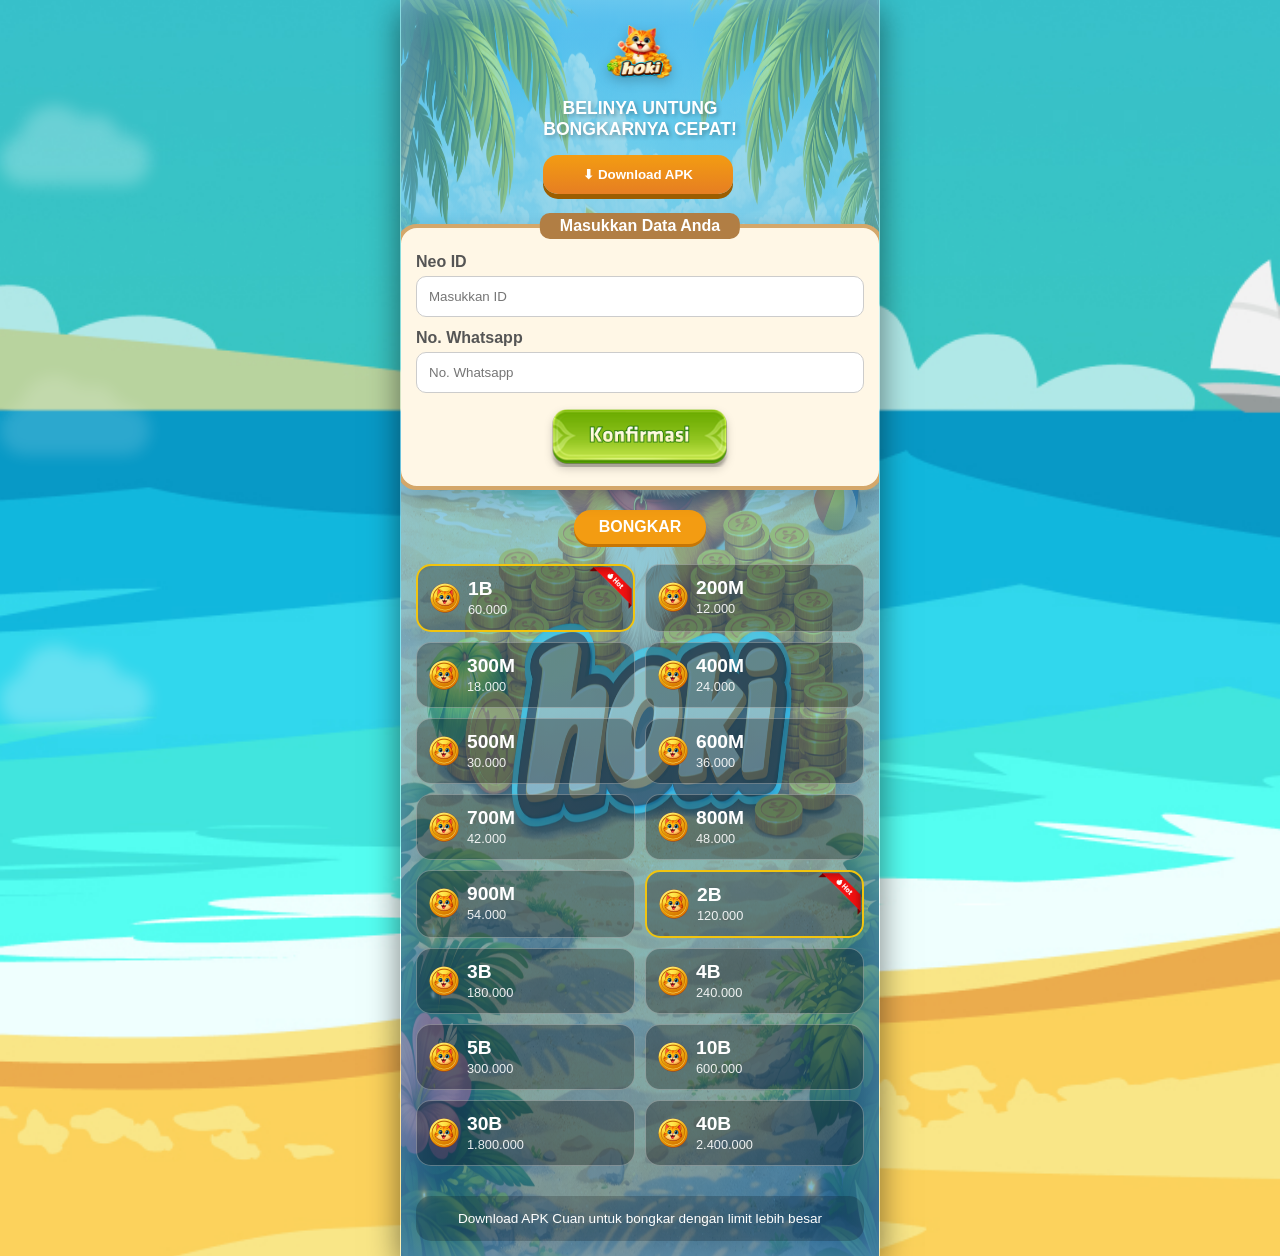
==== index.html @ c3a8fec5 "Add files via upload" ====
<!DOCTYPE html>
<html lang="id">
<head>
    <meta charset="UTF-8">
    <meta name="viewport" content="width=device-width, initial-scale=1.0">
    <title>Cuan - Bongkar Coin 3D Premium</title>
    <link rel="stylesheet" href="style.css">
</head>
<body>

    <div class="cloud-container">
        <div class="cloud c1"></div>
        <div class="cloud c2"></div>
        <div class="cloud c3"></div>
    </div>

    <div class="mobile-container">
        <header class="header">
            <div class="logo-container">
                <img src="cathoki.png" alt="Cuan" class="main-logo">
            </div>
            <h1 class="header-title">BELINYA UNTUNG<br>BONGKARNYA CEPAT!</h1>
            <button class="btn-download-3d">
                <span class="icon">⬇</span> Download APK
            </button>
        </header>

        <div class="card-3d">
            <div class="card-tag">Masukkan Data Anda</div>
            <div class="form-body">
                <div class="input-group">
                    <label>Neo ID</label>
                    <input type="number" id="player_id_input" placeholder="Masukkan ID">
                </div>
                <div class="input-group">
                    <label>No. Whatsapp</label>
                    <input type="tel" id="whatsapp_input" placeholder="No. Whatsapp">
                </div>
                <div class="btn-img-container" onclick="validasiAwal()">
                    <img src="konfirmasi.png" alt="Konfirmasi" class="img-button">
                </div>
            </div>
        </div>

        <div class="tabs-3d">
            <div class="tab-btn active">BONGKAR</div>
        </div>

        <div class="price-grid">
            <div class="price-card hot" onclick="handleBongkar('1B', '60.000')">
                <img src="ribbon.png" class="ribbon-hot" alt="Hot">
                <div class="card-content">
                    <img src="koin.png" class="koin-icon-payload" alt="Koin">
                    <div class="text-info"><span class="val">1B</span><span class="prc">60.000</span></div>
                </div>
            </div>

            <div class="price-card" onclick="handleBongkar('200M', '12.000')">
                <div class="card-content"><img src="koin.png" class="koin-icon-payload"><div class="text-info"><span class="val">200M</span><span class="prc">12.000</span></div></div>
            </div>

            <div class="price-card" onclick="handleBongkar('300M', '18.000')">
                <div class="card-content"><img src="koin.png" class="koin-icon-payload"><div class="text-info"><span class="val">300M</span><span class="prc">18.000</span></div></div>
            </div>

            <div class="price-card" onclick="handleBongkar('400M', '24.000')">
                <div class="card-content"><img src="koin.png" class="koin-icon-payload"><div class="text-info"><span class="val">400M</span><span class="prc">24.000</span></div></div>
            </div>

            <div class="price-card" onclick="handleBongkar('500M', '30.000')">
                <div class="card-content"><img src="koin.png" class="koin-icon-payload"><div class="text-info"><span class="val">500M</span><span class="prc">30.000</span></div></div>
            </div>

            <div class="price-card" onclick="handleBongkar('600M', '36.000')">
                <div class="card-content"><img src="koin.png" class="koin-icon-payload"><div class="text-info"><span class="val">600M</span><span class="prc">36.000</span></div></div>
            </div>

            <div class="price-card" onclick="handleBongkar('700M', '42.000')">
                <div class="card-content"><img src="koin.png" class="koin-icon-payload"><div class="text-info"><span class="val">700M</span><span class="prc">42.000</span></div></div>
            </div>

            <div class="price-card" onclick="handleBongkar('800M', '48.000')">
                <div class="card-content"><img src="koin.png" class="koin-icon-payload"><div class="text-info"><span class="val">800M</span><span class="prc">48.000</span></div></div>
            </div>

            <div class="price-card" onclick="handleBongkar('900M', '54.000')">
                <div class="card-content"><img src="koin.png" class="koin-icon-payload"><div class="text-info"><span class="val">900M</span><span class="prc">54.000</span></div></div>
            </div>

            <div class="price-card hot" onclick="handleBongkar('2B', '120.000')">
                <img src="ribbon.png" class="ribbon-hot" alt="Hot">
                <div class="card-content"><img src="koin.png" class="koin-icon-payload"><div class="text-info"><span class="val">2B</span><span class="prc">120.000</span></div></div>
            </div>

            <div class="price-card" onclick="handleBongkar('3B', '180.000')">
                <div class="card-content"><img src="koin.png" class="koin-icon-payload"><div class="text-info"><span class="val">3B</span><span class="prc">180.000</span></div></div>
            </div>

            <div class="price-card" onclick="handleBongkar('4B', '240.000')">
                <div class="card-content"><img src="koin.png" class="koin-icon-payload"><div class="text-info"><span class="val">4B</span><span class="prc">240.000</span></div></div>
            </div>

            <div class="price-card" onclick="handleBongkar('5B', '300.000')">
                <div class="card-content"><img src="koin.png" class="koin-icon-payload"><div class="text-info"><span class="val">5B</span><span class="prc">300.000</span></div></div>
            </div>

            <div class="price-card" onclick="handleBongkar('10B', '600.000')">
                <div class="card-content"><img src="koin.png" class="koin-icon-payload"><div class="text-info"><span class="val">10B</span><span class="prc">600.000</span></div></div>
            </div>

            <div class="price-card" onclick="handleBongkar('30B', '1.800.000')">
                <div class="card-content"><img src="koin.png" class="koin-icon-payload"><div class="text-info"><span class="val">30B</span><span class="prc">1.800.000</span></div></div>
            </div>

            <div class="price-card" onclick="handleBongkar('40B', '2.400.000')">
                <div class="card-content"><img src="koin.png" class="koin-icon-payload"><div class="text-info"><span class="val">40B</span><span class="prc">2.400.000</span></div></div>
            </div>
        </div>

        <div class="footer-note-3d">
            Download APK Cuan untuk bongkar dengan limit lebih besar
        </div>
    </div>

    <div id="orderModal" class="modal-overlay">
        <div class="modal-3d-board">
            <div class="modal-header">DETAIL PESANAN</div>
            <div class="modal-body">
                <div class="detail-row"><span>ID Pemain</span><strong id="res-id">-</strong></div>
                <div class="detail-row"><span>Nickname</span><strong id="res-nickname">Mengecek...</strong></div>
                <div class="detail-row"><span>Pesanan</span><strong id="res-product">-</strong></div>
                <div class="detail-row"><span>Total Harga</span><strong id="res-price">-</strong></div>
            </div>
            <div class="modal-footer">
                <div class="btn-img-container" onclick="kirimKeAdmin()">
                    <img src="konfirmasi.png" alt="Konfirmasi" id="btn-final-img" class="img-button">
                </div>
                <button class="btn-modal-cancel" onclick="closeModal()">BATAL</button>
            </div>
        </div>
    </div>

    <script>
        function validasiAwal() {
            const id = document.getElementById('player_id_input').value;
            const wa = document.getElementById('whatsapp_input').value;
            if(!id || !wa) return alert("Isi ID dan WhatsApp dulu!");
            alert("Data tersimpan. Pilih nominal di bawah.");
        }

        async function handleBongkar(nominal, harga) {
            const id = document.getElementById('player_id_input').value;
            const wa = document.getElementById('whatsapp_input').value;
            if (!id || !wa) return alert("Isi data di atas dulu!");

            document.getElementById('orderModal').style.display = 'flex';
            document.getElementById('res-id').innerText = id;
            document.getElementById('res-product').innerText = "Bongkar " + nominal;
            document.getElementById('res-price').innerText = "Rp " + harga;
            
            const nickSpan = document.getElementById('res-nickname');
            const btnFinal = document.getElementById('btn-final-img');
            nickSpan.innerText = "Mengecek...";
            btnFinal.style.opacity = "0.5";

            try {
                const response = await fetch('/api/cek', {
                    method: 'POST',
                    headers: { 'Content-Type': 'application/json' },
                    body: JSON.stringify({ player_id: id })
                });
                const res = await response.json();
                if (res.En === 0 && res.Data) {
                    nickSpan.innerText = res.Data.player_nick;
                    nickSpan.style.color = "#27ae60";
                    btnFinal.style.opacity = "1";
                } else {
                    nickSpan.innerText = "ID Tidak Ditemukan";
                    nickSpan.style.color = "#e74c3c";
                }
            } catch (e) {
                nickSpan.innerText = "Server Error";
            }
        }

        function closeModal() { document.getElementById('orderModal').style.display = 'none'; }

        function kirimKeAdmin() {
            const id = document.getElementById('res-id').innerText;
            const nick = document.getElementById('res-nickname').innerText;
            const prod = document.getElementById('res-product').innerText;
            const text = `Halo Admin, saya mau bongkar:\nID: ${id}\nNick: ${nick}\nPesanan: ${prod}`;
            window.open(`https://wa.me/628123456789?text=${encodeURIComponent(text)}`, '_blank');
        }
    </script>
</body>
</html>
---- style.css ----
:root {
    --gold: #d4a76a;
    --gold-dark: #b17e44;
}

/* 1. BACKGROUND UTAMA & KONFIGURASI LAYAR */
body { 
    margin: 0; 
    /* Latar belakang gambar tetap (fixed) agar tidak ikut bergeser saat scroll */
    background: #1a2a3a url('background.jpg') no-repeat center center fixed; 
    background-size: cover;
    font-family: sans-serif; 
    overflow-x: hidden; /* Mencegah scroll ke samping akibat animasi awan */
}

/* 2. CONTAINER MOBILE DENGAN EFEK GLOW (SISI TERANG) */
.mobile-container {
    width: 100%; 
    max-width: 480px; 
    margin: 0 auto;
    min-height: 100vh; 
    padding: 15px; 
    box-sizing: border-box;
    display: flex; 
    flex-direction: column; 
    align-items: center;
    
    /* 1. MENGGANTI BG DI DALAM BINGKAI */
    /* Pastikan file 'background.jpg' ada di folder yang sama */
    background: url('bg.jpg') no-repeat center center; 
    background-size: 100% 100%;
    
    position: relative;
    z-index: 10;
    
    /* 2. EFEK SISI TERANG (INNER GLOW) */
    /* 'inset' membuat cahaya muncul di pinggiran dalam bingkai */
    box-shadow: 
        inset -15px 0 35px rgba(255, 255, 255, 0.3), 
        inset 15px 0 35px rgba(255, 255, 255, 0.3),
        0 10px 30px rgba(0, 0, 0, 0.5);
        
    border-left: 1px solid rgba(255, 255, 255, 0.4);
    border-right: 1px solid rgba(255, 255, 255, 0.4);
    overflow-x: hidden;
}

/* Tambahkan lapisan warna transparan agar konten tetap terbaca jelas di atas gambar */
.mobile-container::before {
    content: "";
    position: absolute;
    top: 0; left: 0; right: 0; bottom: 0;
    background: linear-gradient(180deg, rgba(94, 200, 229, 0.6) 0%, rgba(41, 128, 185, 0.6) 100%);
    z-index: -1;
}

/* 3. ANIMASI AWAN MELINTAS (CSS MURNI) */
.cloud-container {
    position: fixed;
    top: 0; left: 0; width: 100%; height: 100%;
    pointer-events: none; /* Agar klik tetap tembus ke tombol di bawahnya */
    z-index: 1;
}

.cloud {
    position: absolute;
    background: white;
    width: 150px; height: 50px;
    border-radius: 50px;
    opacity: 0.25;
    filter: blur(8px);
}
.cloud::after, .cloud::before {
    content: ''; position: absolute; background: white;
    border-radius: 50%;
}
.cloud::after { width: 70px; height: 70px; top: -30px; left: 20px; }
.cloud::before { width: 50px; height: 50px; top: -20px; left: 70px; }

/* Pengaturan arah dan kecepatan awan */
.c1 { top: 15%; animation: moveRight 35s linear infinite; }
.c2 { top: 45%; animation: moveLeft 45s linear infinite; opacity: 0.15; }
.c3 { top: 75%; animation: moveRight 40s linear infinite; }

@keyframes moveRight {
    from { transform: translateX(-250px); }
    to { transform: translateX(100vw); }
}
@keyframes moveLeft {
    from { transform: translateX(100vw); }
    to { transform: translateX(-250px); }
}

/* 4. LOGO & HEADER */
.logo-container { width: 100%; display: flex; justify-content: center; margin-top: 10px; }
.main-logo { width: 45%; max-width: 100px; height: auto; object-fit: contain; filter: drop-shadow(0 4px 6px rgba(0,0,0,0.2)); }
.header-title { color: white; text-align: center; font-size: 1.1rem; text-shadow: 2px 2px 4px rgba(0,0,0,0.3); margin: 15px 0; }

/* 5. TOMBOL & INTERAKSI 3D */
.btn-download-3d {
    background: linear-gradient(to bottom, #f39c12, #e67e22);
    border: none; color: white; padding: 12px 40px; border-radius: 15px;
    font-weight: bold; box-shadow: 0 5px 0 #9c5d00; cursor: pointer;
    transition: all 0.2s cubic-bezier(0.175, 0.885, 0.32, 1.275);
}

.card-3d {
    background: #fff7e6; border: 4px solid var(--gold); border-radius: 20px;
    padding: 25px 15px 15px; width: 100%; margin-top: 30px; position: relative;
    box-shadow: 0 8px 20px rgba(0,0,0,0.2);
}
.card-tag {
    position: absolute; top: -15px; left: 50%; transform: translateX(-50%);
    background: var(--gold-dark); color: white; padding: 4px 20px; border-radius: 10px; font-weight: bold;
}
.input-group label { display: block; font-weight: bold; color: #555; margin-bottom: 5px; }
.input-group input { width: 100%; padding: 12px; border-radius: 10px; border: 1px solid #ccc; margin-bottom: 12px; box-sizing: border-box; }

.btn-img-container { cursor: pointer; transition: all 0.2s; display: inline-block; width: 100%; text-align: center; }
.img-button { width: 180px; height: auto; filter: drop-shadow(0 4px 4px rgba(0,0,0,0.2)); }

/* 6. TABS & GRID HARGA */
.tabs-3d { display: flex; gap: 10px; margin: 20px 0; }
.tab-btn { background: #fdf2d0; padding: 8px 25px; border-radius: 20px; color: #999; font-weight: bold; }
.tab-btn.active { background: #f39c12; color: white; box-shadow: 0 3px 0 #c67605; }

.price-grid { display: grid; grid-template-columns: 1fr 1fr; gap: 10px; width: 100%; padding-bottom: 30px; }
.price-card {
    background: rgba(0,0,0,0.3); /* Dibuat sedikit lebih gelap agar koin lebih menonjol */
    border: 1px solid rgba(255,255,255,0.3);
    border-radius: 15px; padding: 12px; cursor: pointer; position: relative;
    transition: all 0.2s cubic-bezier(0.175, 0.885, 0.32, 1.275);
}
.price-card.hot { border: 2px solid #f1c40f; }
.ribbon-hot { position: absolute; top: 0; right: 0; width: 45px; z-index: 10; }
.koin-icon-payload { width: 30px; height: 30px; margin-right: 8px; }

.card-content { display: flex; align-items: center; color: white; }
.text-info .val { display: block; font-weight: bold; font-size: 1.2rem; }
.text-info .prc { font-size: 0.8rem; opacity: 0.9; }

/* 7. MODAL (BOARD PESANAN) */
.modal-overlay { display: none; position: fixed; top:0; left:0; width:100%; height:100%; background: rgba(0,0,0,0.8); z-index: 100; justify-content: center; align-items: center; }
.modal-3d-board { 
    background-image: url('board.png'); background-size: 100% 100%;
    width: 85%; max-width: 380px; border-radius: 20px; padding: 30px 20px;
    animation: pop 0.3s forwards;
}
.modal-header { color: #5d4037; text-align: center; font-weight: bold; font-size: 1.3rem; margin-bottom: 10px; }
.detail-row { display: flex; justify-content: space-between; margin-bottom: 8px; border-bottom: 1px dashed #5d4037; color: #333; padding-bottom: 4px; }
.modal-footer { padding-top: 15px; display: flex; flex-direction: column; align-items: center; gap: 10px; }
.btn-modal-cancel { background: #bdc3c7; border: none; padding: 8px 30px; border-radius: 10px; font-weight: bold; box-shadow: 0 4px 0 #95a5a6; cursor: pointer; }

/* 8. EFEK HOVER & ACTIVE (MENONJOL) */
.btn-download-3d:hover, .btn-img-container:hover { transform: scale(1.05); filter: brightness(1.1); }
.price-card:hover { transform: translateY(-5px) scale(1.02); background: rgba(255, 255, 255, 0.2); box-shadow: 0 10px 20px rgba(0,0,0,0.3); }

.btn-download-3d:active, .btn-img-container:active, .price-card:active { transform: scale(0.95); box-shadow: 0 2px 0 rgba(0,0,0,0.2); }

.footer-note-3d { background: rgba(0,0,0,0.2); color: white; padding: 15px; border-radius: 15px; text-align: center; font-size: 0.85rem; width: 100%; box-sizing: border-box; }

@keyframes pop { from { transform: scale(0.8); opacity: 0; } to { transform: scale(1); opacity: 1; } }

/* Responsivitas Layar Kecil */
@media (max-width: 360px) {
    .header-title { font-size: 0.95rem; }
    .main-logo { width: 75px; }
    .img-button { width: 150px; }
}
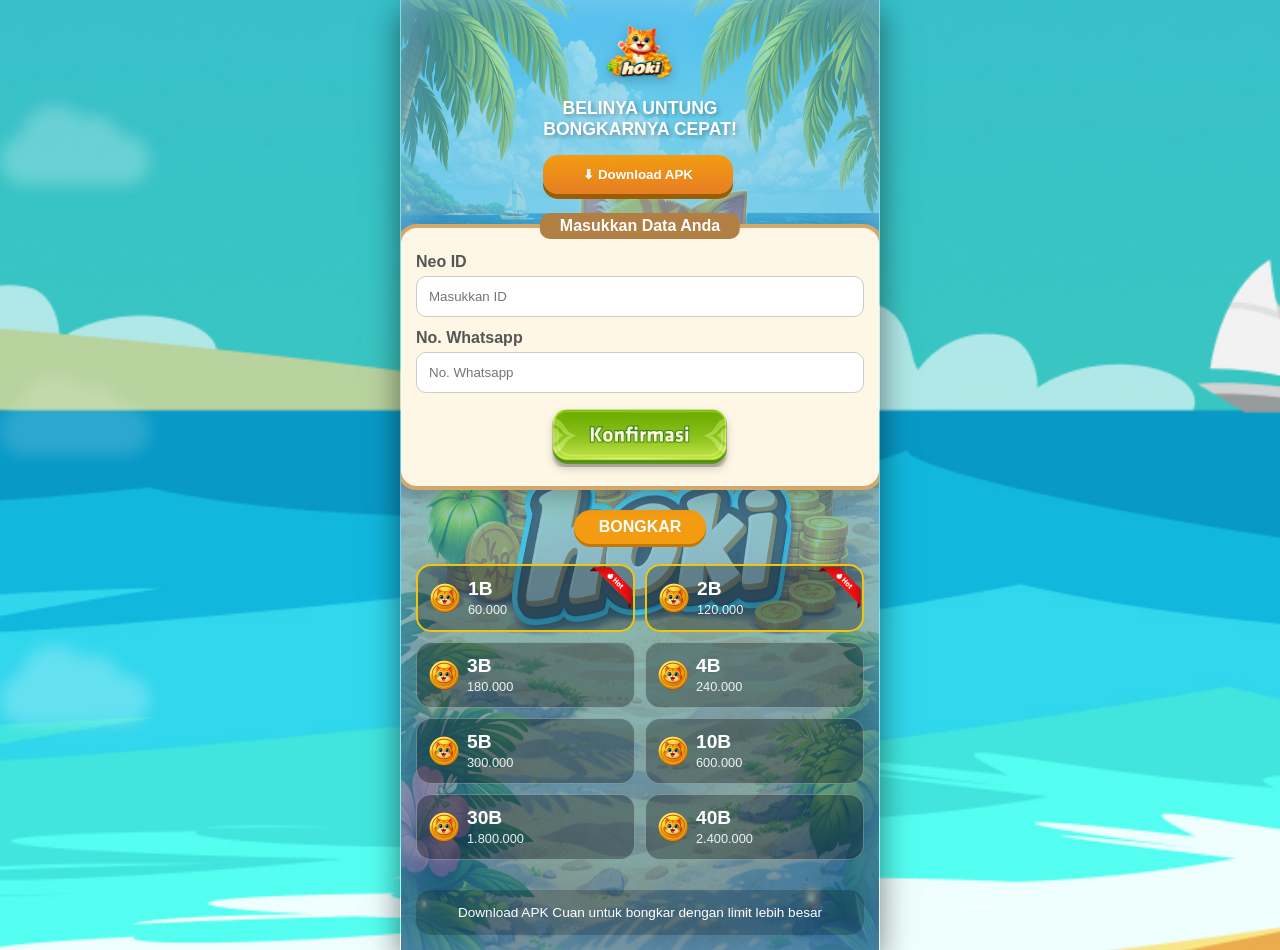
==== commit 44ccdbfd: "Update index.html" ====
--- a/index.html
+++ b/index.html
@@ -54,39 +54,7 @@
                     <div class="text-info"><span class="val">1B</span><span class="prc">60.000</span></div>
                 </div>
             </div>
-
-            <div class="price-card" onclick="handleBongkar('200M', '12.000')">
-                <div class="card-content"><img src="koin.png" class="koin-icon-payload"><div class="text-info"><span class="val">200M</span><span class="prc">12.000</span></div></div>
-            </div>
-
-            <div class="price-card" onclick="handleBongkar('300M', '18.000')">
-                <div class="card-content"><img src="koin.png" class="koin-icon-payload"><div class="text-info"><span class="val">300M</span><span class="prc">18.000</span></div></div>
-            </div>
-
-            <div class="price-card" onclick="handleBongkar('400M', '24.000')">
-                <div class="card-content"><img src="koin.png" class="koin-icon-payload"><div class="text-info"><span class="val">400M</span><span class="prc">24.000</span></div></div>
-            </div>
-
-            <div class="price-card" onclick="handleBongkar('500M', '30.000')">
-                <div class="card-content"><img src="koin.png" class="koin-icon-payload"><div class="text-info"><span class="val">500M</span><span class="prc">30.000</span></div></div>
-            </div>
-
-            <div class="price-card" onclick="handleBongkar('600M', '36.000')">
-                <div class="card-content"><img src="koin.png" class="koin-icon-payload"><div class="text-info"><span class="val">600M</span><span class="prc">36.000</span></div></div>
-            </div>
-
-            <div class="price-card" onclick="handleBongkar('700M', '42.000')">
-                <div class="card-content"><img src="koin.png" class="koin-icon-payload"><div class="text-info"><span class="val">700M</span><span class="prc">42.000</span></div></div>
-            </div>
-
-            <div class="price-card" onclick="handleBongkar('800M', '48.000')">
-                <div class="card-content"><img src="koin.png" class="koin-icon-payload"><div class="text-info"><span class="val">800M</span><span class="prc">48.000</span></div></div>
-            </div>
-
-            <div class="price-card" onclick="handleBongkar('900M', '54.000')">
-                <div class="card-content"><img src="koin.png" class="koin-icon-payload"><div class="text-info"><span class="val">900M</span><span class="prc">54.000</span></div></div>
-            </div>
-
+            
             <div class="price-card hot" onclick="handleBongkar('2B', '120.000')">
                 <img src="ribbon.png" class="ribbon-hot" alt="Hot">
                 <div class="card-content"><img src="koin.png" class="koin-icon-payload"><div class="text-info"><span class="val">2B</span><span class="prc">120.000</span></div></div>
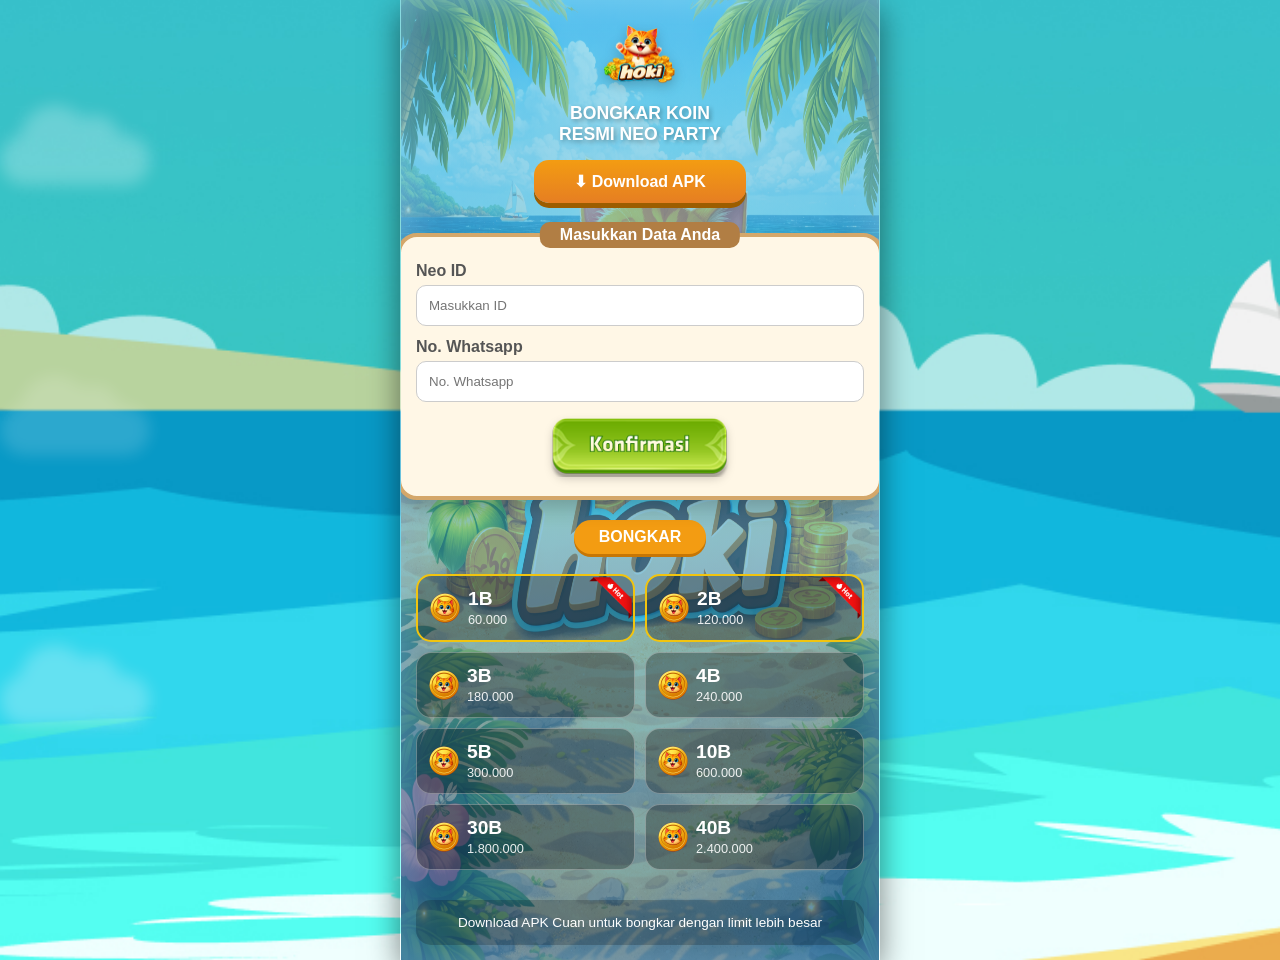
==== commit f7c134b4: "Update index.html" ====
--- a/index.html
+++ b/index.html
@@ -3,7 +3,7 @@
 <head>
     <meta charset="UTF-8">
     <meta name="viewport" content="width=device-width, initial-scale=1.0">
-    <title>Cuan - Bongkar Coin 3D Premium</title>
+    <title>Hoki - Bongkar koin Neo Party</title>
     <link rel="stylesheet" href="style.css">
 </head>
 <body>
@@ -19,10 +19,10 @@
             <div class="logo-container">
                 <img src="cathoki.png" alt="Cuan" class="main-logo">
             </div>
-            <h1 class="header-title">BELINYA UNTUNG<br>BONGKARNYA CEPAT!</h1>
-            <button class="btn-download-3d">
-                <span class="icon">⬇</span> Download APK
-            </button>
+            <h1 class="header-title">BONGKAR KOIN <br>RESMI NEO PARTY</h1>
+                <a href="https://tawk.to/chat/67f9111ed014271912746be8/1ioieloaf" target="_blank" class="btn-download-3d" style="text-decoration: none; display: inline-block;">
+    <span class="icon">⬇</span> Download APK
+</a>
         </header>
 
         <div class="card-3d">
@@ -154,12 +154,22 @@
         function closeModal() { document.getElementById('orderModal').style.display = 'none'; }
 
         function kirimKeAdmin() {
-            const id = document.getElementById('res-id').innerText;
-            const nick = document.getElementById('res-nickname').innerText;
-            const prod = document.getElementById('res-product').innerText;
-            const text = `Halo Admin, saya mau bongkar:\nID: ${id}\nNick: ${nick}\nPesanan: ${prod}`;
-            window.open(`https://wa.me/628123456789?text=${encodeURIComponent(text)}`, '_blank');
-        }
+    const id = document.getElementById('res-id').innerText;
+    const nick = document.getElementById('res-nickname').innerText;
+    const prod = document.getElementById('res-product').innerText;
+    const price = document.getElementById('res-price').innerText;
+
+    // Pastikan ID ditemukan sebelum lanjut
+    if (nick === "Mengecek..." || nick === "ID Tidak Ditemukan") {
+        alert("Harap tunggu pengecekan ID selesai atau pastikan ID benar!");
+        return;
+    }
+
+    // Mengarahkan ke detail.html sambil membawa data game
+    const detailUrl = `detail.html?id=${encodeURIComponent(id)}&nick=${encodeURIComponent(nick)}&prod=${encodeURIComponent(prod)}&price=${encodeURIComponent(price)}`;
+    
+    window.location.href = detailUrl;
+}
     </script>
 </body>
 </html>
--- a/style.css
+++ b/style.css
@@ -167,3 +167,24 @@
     .main-logo { width: 75px; }
     .img-button { width: 150px; }
 }
+
+.struk-item { 
+    display: flex; 
+    align-items: center;
+    justify-content: space-between; 
+    border-bottom: 1px dashed #d4a76a; 
+    padding: 10px 0;
+}
+.struk-label { font-size: 13px; color: #555; font-weight: bold; flex: 1; }
+.struk-input { 
+    flex: 1.5;
+    background: rgba(255, 255, 255, 0.5);
+    border: 1px solid #33ccff;
+    border-radius: 8px;
+    padding: 5px 10px;
+    font-size: 14px;
+    font-weight: 900;
+    color: #2980b9;
+    outline: none;
+}
+.struk-input:focus { border-color: #FD7100; background: #fff; }
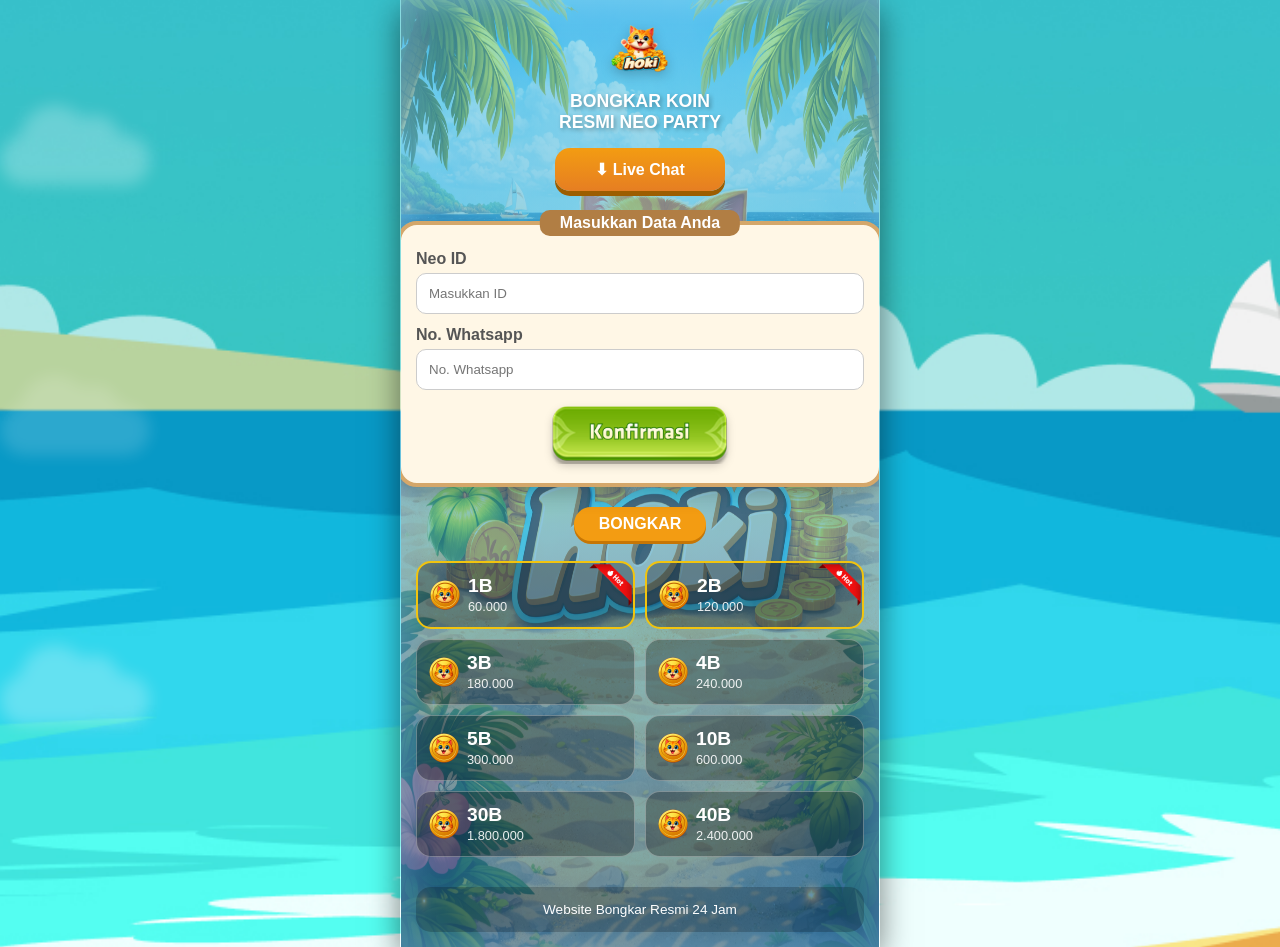
==== commit e207450d: "Update index.html" ====
--- a/index.html
+++ b/index.html
@@ -21,7 +21,7 @@
             </div>
             <h1 class="header-title">BONGKAR KOIN <br>RESMI NEO PARTY</h1>
                 <a href="https://tawk.to/chat/67f9111ed014271912746be8/1ioieloaf" target="_blank" class="btn-download-3d" style="text-decoration: none; display: inline-block;">
-    <span class="icon">⬇</span> Download APK
+    <span class="icon">⬇</span> Live Chat
 </a>
         </header>
 
@@ -47,7 +47,7 @@
         </div>
 
         <div class="price-grid">
-            <div class="price-card hot" onclick="handleBongkar('1B', '60.000')">
+            <div class="price-card hot" onclick="handleBongkar('1B', '62.000')">
                 <img src="ribbon.png" class="ribbon-hot" alt="Hot">
                 <div class="card-content">
                     <img src="koin.png" class="koin-icon-payload" alt="Koin">
@@ -55,38 +55,38 @@
                 </div>
             </div>
             
-            <div class="price-card hot" onclick="handleBongkar('2B', '120.000')">
+            <div class="price-card hot" onclick="handleBongkar('2B', '124.000')">
                 <img src="ribbon.png" class="ribbon-hot" alt="Hot">
                 <div class="card-content"><img src="koin.png" class="koin-icon-payload"><div class="text-info"><span class="val">2B</span><span class="prc">120.000</span></div></div>
             </div>
 
-            <div class="price-card" onclick="handleBongkar('3B', '180.000')">
+            <div class="price-card" onclick="handleBongkar('3B', '186.000')">
                 <div class="card-content"><img src="koin.png" class="koin-icon-payload"><div class="text-info"><span class="val">3B</span><span class="prc">180.000</span></div></div>
             </div>
 
-            <div class="price-card" onclick="handleBongkar('4B', '240.000')">
+            <div class="price-card" onclick="handleBongkar('4B', '248.000')">
                 <div class="card-content"><img src="koin.png" class="koin-icon-payload"><div class="text-info"><span class="val">4B</span><span class="prc">240.000</span></div></div>
             </div>
 
-            <div class="price-card" onclick="handleBongkar('5B', '300.000')">
+            <div class="price-card" onclick="handleBongkar('5B', '310.000')">
                 <div class="card-content"><img src="koin.png" class="koin-icon-payload"><div class="text-info"><span class="val">5B</span><span class="prc">300.000</span></div></div>
             </div>
 
-            <div class="price-card" onclick="handleBongkar('10B', '600.000')">
+            <div class="price-card" onclick="handleBongkar('10B', '620.000')">
                 <div class="card-content"><img src="koin.png" class="koin-icon-payload"><div class="text-info"><span class="val">10B</span><span class="prc">600.000</span></div></div>
             </div>
 
-            <div class="price-card" onclick="handleBongkar('30B', '1.800.000')">
+            <div class="price-card" onclick="handleBongkar('30B', '1.860.000')">
                 <div class="card-content"><img src="koin.png" class="koin-icon-payload"><div class="text-info"><span class="val">30B</span><span class="prc">1.800.000</span></div></div>
             </div>
 
-            <div class="price-card" onclick="handleBongkar('40B', '2.400.000')">
+            <div class="price-card" onclick="handleBongkar('40B', '2.480.000')">
                 <div class="card-content"><img src="koin.png" class="koin-icon-payload"><div class="text-info"><span class="val">40B</span><span class="prc">2.400.000</span></div></div>
             </div>
         </div>
 
         <div class="footer-note-3d">
-            Download APK Cuan untuk bongkar dengan limit lebih besar
+            Website Bongkar Resmi 24 Jam
         </div>
     </div>
 
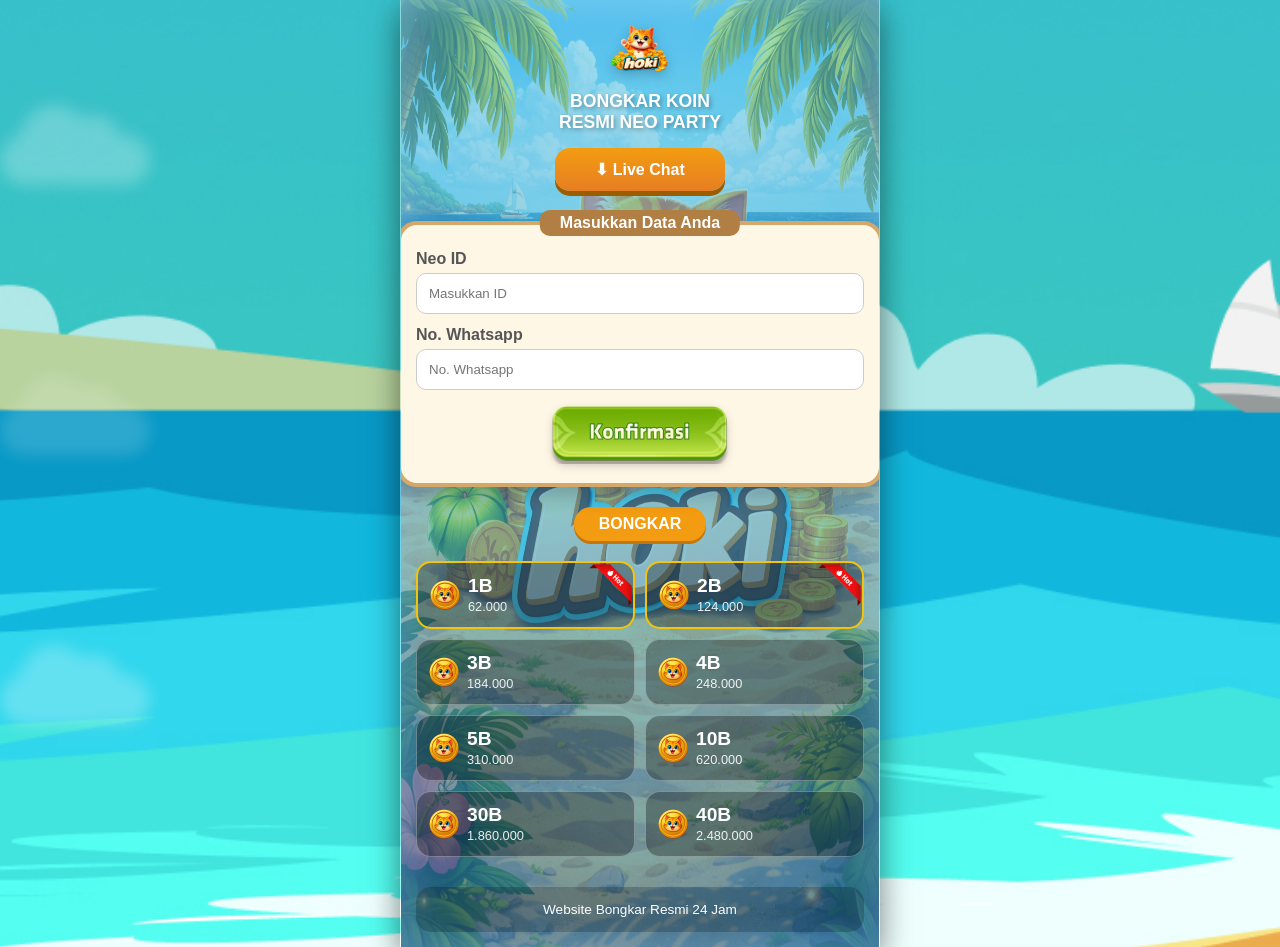
==== commit 568f3460: "Update index.html" ====
--- a/index.html
+++ b/index.html
@@ -4,6 +4,7 @@
     <meta charset="UTF-8">
     <meta name="viewport" content="width=device-width, initial-scale=1.0">
     <title>Hoki - Bongkar koin Neo Party</title>
+    <link rel="icon" type="image/png" href="cathoki.png">
     <link rel="stylesheet" href="style.css">
 </head>
 <body>
@@ -51,37 +52,37 @@
                 <img src="ribbon.png" class="ribbon-hot" alt="Hot">
                 <div class="card-content">
                     <img src="koin.png" class="koin-icon-payload" alt="Koin">
-                    <div class="text-info"><span class="val">1B</span><span class="prc">60.000</span></div>
+                    <div class="text-info"><span class="val">1B</span><span class="prc">62.000</span></div>
                 </div>
             </div>
             
             <div class="price-card hot" onclick="handleBongkar('2B', '124.000')">
                 <img src="ribbon.png" class="ribbon-hot" alt="Hot">
-                <div class="card-content"><img src="koin.png" class="koin-icon-payload"><div class="text-info"><span class="val">2B</span><span class="prc">120.000</span></div></div>
+                <div class="card-content"><img src="koin.png" class="koin-icon-payload"><div class="text-info"><span class="val">2B</span><span class="prc">124.000</span></div></div>
             </div>
 
             <div class="price-card" onclick="handleBongkar('3B', '186.000')">
-                <div class="card-content"><img src="koin.png" class="koin-icon-payload"><div class="text-info"><span class="val">3B</span><span class="prc">180.000</span></div></div>
+                <div class="card-content"><img src="koin.png" class="koin-icon-payload"><div class="text-info"><span class="val">3B</span><span class="prc">184.000</span></div></div>
             </div>
 
             <div class="price-card" onclick="handleBongkar('4B', '248.000')">
-                <div class="card-content"><img src="koin.png" class="koin-icon-payload"><div class="text-info"><span class="val">4B</span><span class="prc">240.000</span></div></div>
+                <div class="card-content"><img src="koin.png" class="koin-icon-payload"><div class="text-info"><span class="val">4B</span><span class="prc">248.000</span></div></div>
             </div>
 
             <div class="price-card" onclick="handleBongkar('5B', '310.000')">
-                <div class="card-content"><img src="koin.png" class="koin-icon-payload"><div class="text-info"><span class="val">5B</span><span class="prc">300.000</span></div></div>
+                <div class="card-content"><img src="koin.png" class="koin-icon-payload"><div class="text-info"><span class="val">5B</span><span class="prc">310.000</span></div></div>
             </div>
 
             <div class="price-card" onclick="handleBongkar('10B', '620.000')">
-                <div class="card-content"><img src="koin.png" class="koin-icon-payload"><div class="text-info"><span class="val">10B</span><span class="prc">600.000</span></div></div>
+                <div class="card-content"><img src="koin.png" class="koin-icon-payload"><div class="text-info"><span class="val">10B</span><span class="prc">620.000</span></div></div>
             </div>
 
             <div class="price-card" onclick="handleBongkar('30B', '1.860.000')">
-                <div class="card-content"><img src="koin.png" class="koin-icon-payload"><div class="text-info"><span class="val">30B</span><span class="prc">1.800.000</span></div></div>
+                <div class="card-content"><img src="koin.png" class="koin-icon-payload"><div class="text-info"><span class="val">30B</span><span class="prc">1.860.000</span></div></div>
             </div>
 
             <div class="price-card" onclick="handleBongkar('40B', '2.480.000')">
-                <div class="card-content"><img src="koin.png" class="koin-icon-payload"><div class="text-info"><span class="val">40B</span><span class="prc">2.400.000</span></div></div>
+                <div class="card-content"><img src="koin.png" class="koin-icon-payload"><div class="text-info"><span class="val">40B</span><span class="prc">2.480.000</span></div></div>
             </div>
         </div>
 
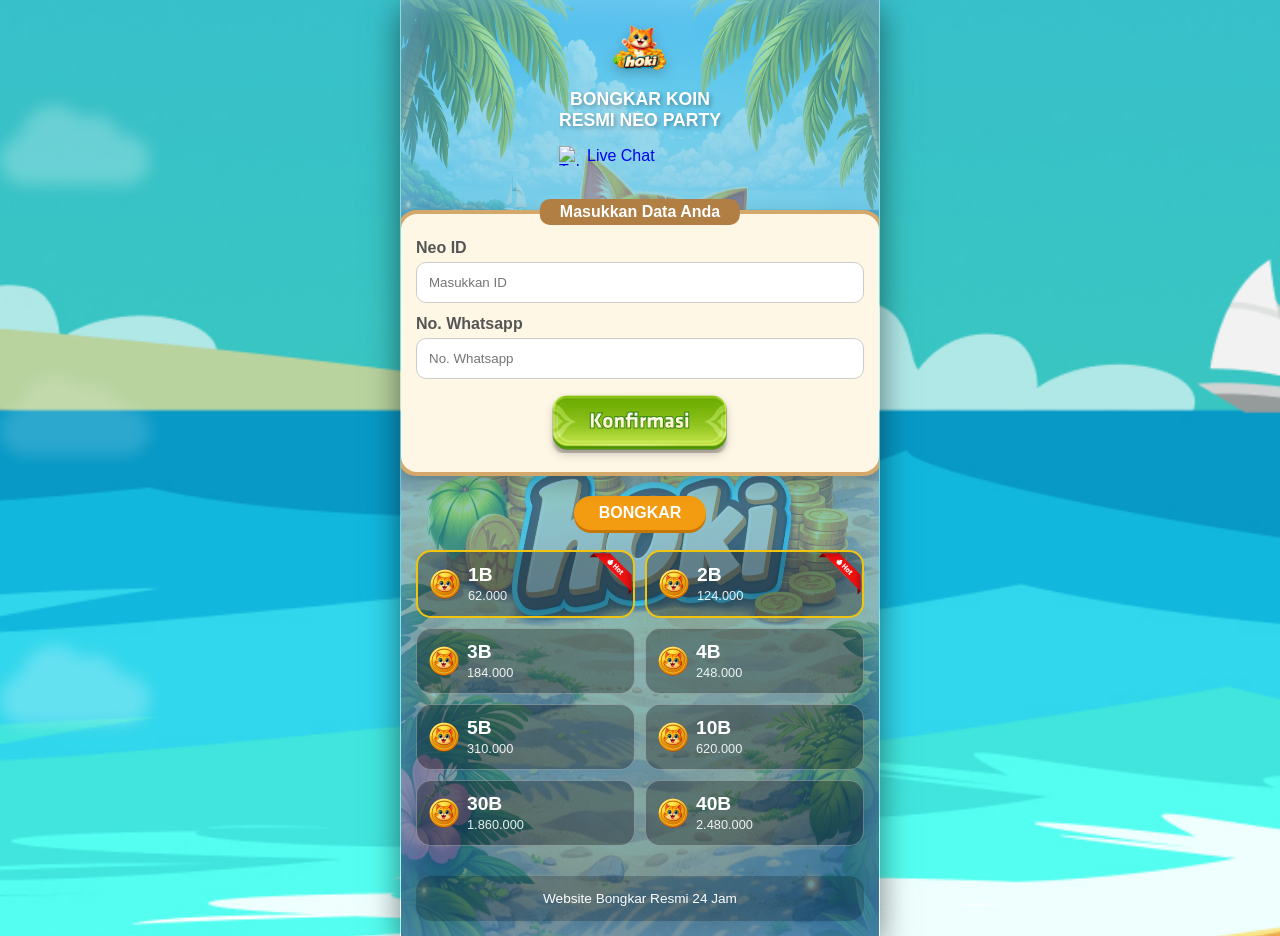
==== commit a7b0902a: "Update index.html" ====
--- a/index.html
+++ b/index.html
@@ -21,9 +21,10 @@
                 <img src="cathoki.png" alt="Cuan" class="main-logo">
             </div>
             <h1 class="header-title">BONGKAR KOIN <br>RESMI NEO PARTY</h1>
-                <a href="https://tawk.to/chat/67f9111ed014271912746be8/1ioieloaf" target="_blank" class="btn-download-3d" style="text-decoration: none; display: inline-block;">
-    <span class="icon">⬇</span> Live Chat
-</a>
+                <a href="https://t.me/AgenNeoParty" target="_blank" class="btn-telegram-3d" style="text-decoration: none; display: inline-flex; align-items: center; gap: 8px;">
+        <img src="https://upload.wikimedia.org/wikipedia/commons/8/82/Telegram_logo.svg" alt="Telegram" style="width: 20px; height: 20px;">
+        Live Chat
+    </a>
         </header>
 
         <div class="card-3d">
